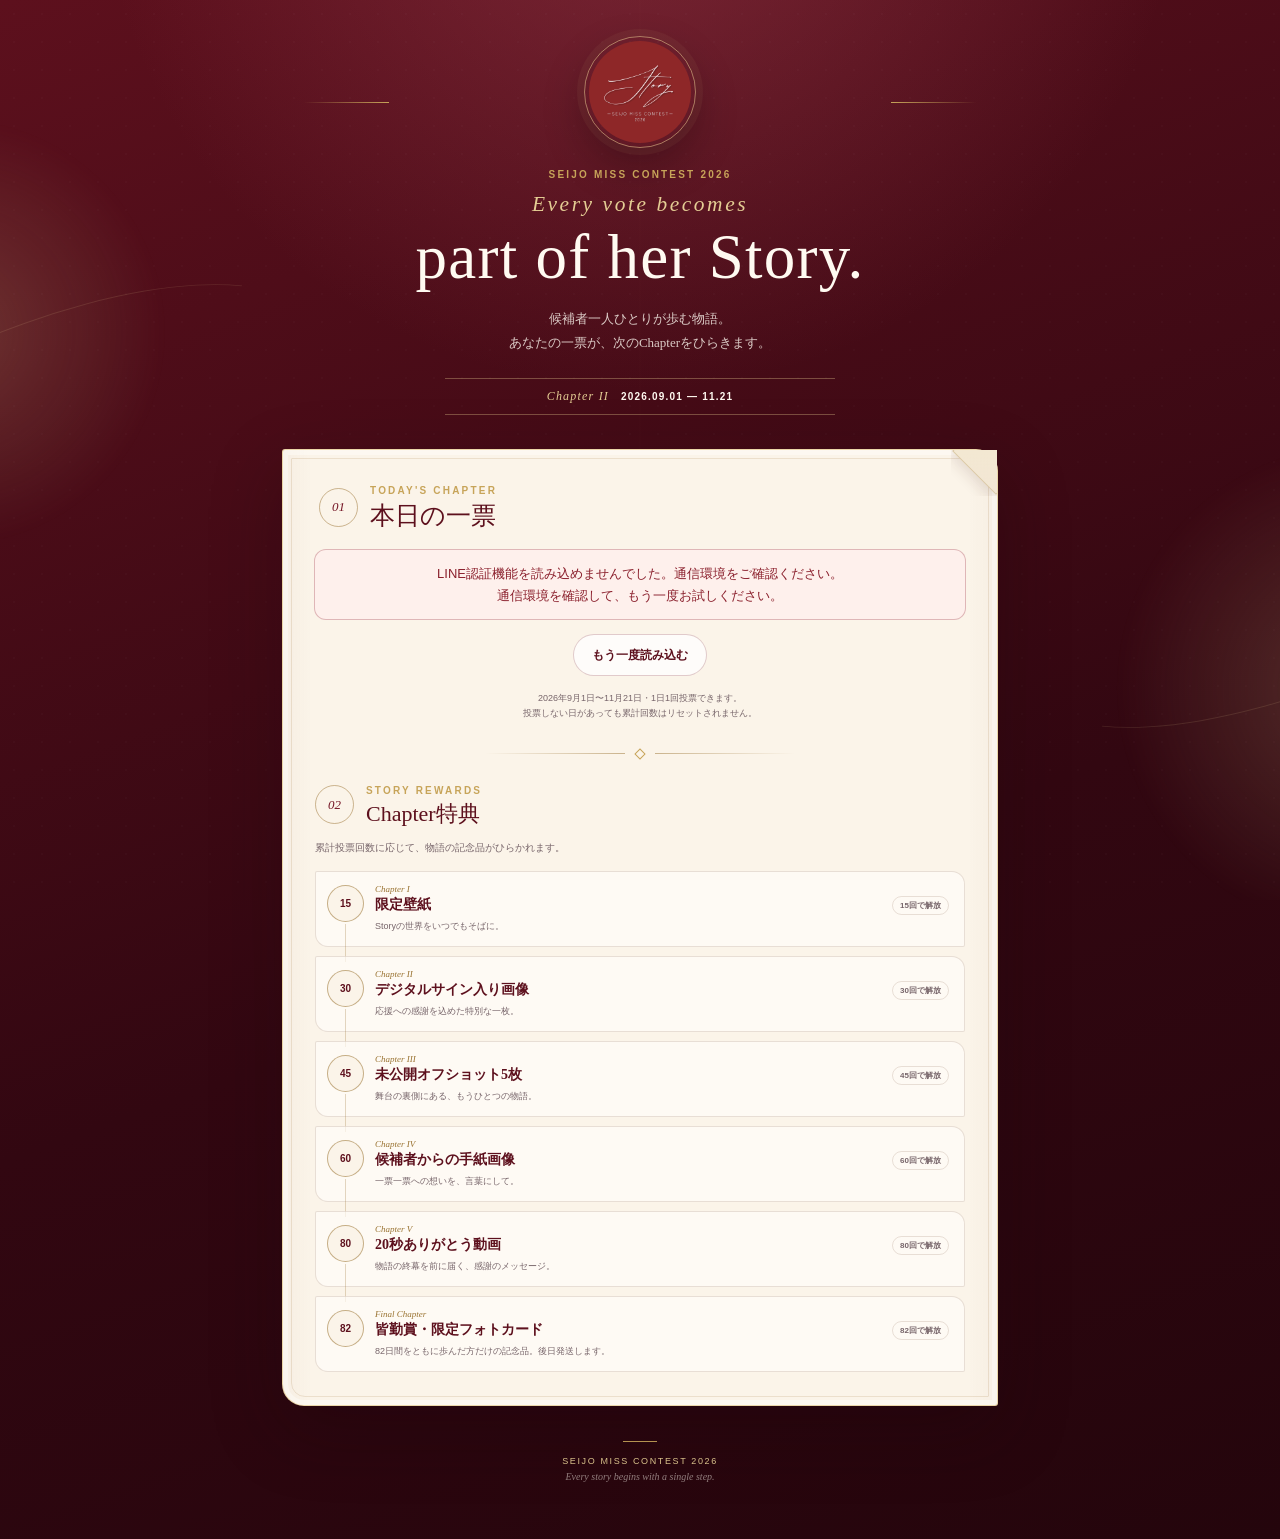
==== index.html @ fcd687ae "Temporary preview for signed reward QA" ====
<!doctype html>
<html lang="ja">
<head>
  <meta charset="utf-8">
  <meta name="viewport" content="width=device-width,initial-scale=1,viewport-fit=cover">
  <meta name="theme-color" content="#5d101d">
  <meta name="description" content="SEIJO MISS CONTEST 2026『Story』公式投票ページ。1日1回、あなたの一票で候補者の物語を応援できます。">

  <meta property="og:type" content="website">
  <meta property="og:title" content="SEIJO MISS CONTEST 2026 — Story">
  <meta property="og:description" content="あなたの一票が、彼女たちの物語を次のChapterへ。">
  <meta property="og:url" content="https://seijomisscon2026.github.io/seijo-miss-voto/">
  <meta property="og:image" content="https://seijomisscon2026.github.io/seijo-miss-voto/assets/logo.jpeg">
  <meta name="twitter:card" content="summary_large_image">

  <link rel="canonical" href="https://seijomisscon2026.github.io/seijo-miss-voto/">
  <link rel="icon" href="./assets/logo.jpeg" type="image/jpeg">
  <link rel="apple-touch-icon" href="./assets/logo.jpeg">
  <link rel="stylesheet" href="./styles.css?v=story-20260929-signed-image-v1">

  <title>SEIJO MISS CONTEST 2026 — Story</title>
  <script defer src="https://static.line-scdn.net/liff/edge/2/sdk.js"></script>
  <script defer src="./config.js?v=story-20260929-signed-image-v1"></script>
  <script defer src="./app.js?v=story-20260929-signed-image-preview"></script>
</head>
<body>
  <div class="atmosphere" aria-hidden="true">
    <span class="light-orb light-orb-one"></span>
    <span class="light-orb light-orb-two"></span>
    <span class="story-path story-path-one"></span>
    <span class="story-path story-path-two"></span>
  </div>

  <main class="page-shell">
    <header class="hero" aria-labelledby="siteTitle">
      <div class="hero-crest">
        <img src="./assets/logo.jpeg?v=story-20260901-v2" alt="Story SEIJO MISS CONTEST 2026">
      </div>
      <p class="chapter-kicker">SEIJO MISS CONTEST 2026</p>
      <h1 id="siteTitle"><span>Every vote becomes</span> part of her Story.</h1>
      <p class="hero-copy">候補者一人ひとりが歩む物語。<br>あなたの一票が、次のChapterをひらきます。</p>
      <div class="period-ribbon" aria-label="新投票期間">
        <span>Chapter II</span>
        <strong>2026.09.01 — 11.21</strong>
      </div>
    </header>

    <section id="votePanel" class="book-panel" aria-labelledby="voteTitle">
      <div class="page-corner" aria-hidden="true"></div>

      <div class="section-heading">
        <span class="section-number">01</span>
        <div>
          <p class="section-label">TODAY'S CHAPTER</p>
          <h2 id="voteTitle">本日の一票</h2>
        </div>
      </div>

      <div id="statusBox" class="status-box" role="status" aria-live="polite">
        <span id="statusSpinner" class="spinner" aria-hidden="true"></span>
        <span id="statusText">LINE認証を確認しています…</span>
      </div>
      <button id="retryButton" class="secondary-button hidden" type="button">もう一度読み込む</button>

      <section id="progressPanel" class="story-progress hidden" aria-labelledby="progressTitle">
        <div class="progress-heading">
          <div>
            <p class="section-label">YOUR STORY</p>
            <h3 id="progressTitle">あなたの投票の軌跡</h3>
          </div>
          <div class="progress-count"><strong id="cumulativeCount">0</strong><span>/ 82回</span></div>
        </div>
        <div class="progress-track" aria-hidden="true">
          <span id="progressBar"></span>
        </div>
        <div class="progress-meta">
          <p><span>連続投票</span><strong id="currentStreak">0日</strong></p>
          <p><span>次のChapter</span><strong id="nextChapterText">15回特典まであと15回</strong></p>
        </div>
      </section>

      <div id="candidateList" class="candidate-list hidden" aria-label="ファイナリスト一覧"></div>

      <div id="voteAction" class="vote-action hidden">
        <button id="submitButton" class="submit-button" type="button" disabled>
          応援する人を選んでください
        </button>
      </div>

      <p class="vote-note">
        2026年9月1日〜11月21日・1日1回投票できます。<br>
        投票しない日があっても累計回数はリセットされません。
      </p>

      <div class="ornament-divider" aria-hidden="true"><span></span></div>

      <section class="reward-section" aria-labelledby="rewardTitle">
        <div class="section-heading compact-heading">
          <span class="section-number">02</span>
          <div>
            <p class="section-label">STORY REWARDS</p>
            <h2 id="rewardTitle">Chapter特典</h2>
          </div>
        </div>
        <p class="reward-intro">累計投票回数に応じて、物語の記念品がひらかれます。</p>
        <div id="rewardTimeline" class="reward-timeline"></div>
      </section>
    </section>

    <section id="completionView" class="completion-view hidden" aria-label="投票完了">
      <article id="completionCard" class="book-panel completion-card">
        <div class="completion-chapter-label">TODAY'S STORY</div>
        <div class="completion-media">
          <div id="photoLoader" class="photo-loader">メッセージを読み込んでいます…</div>
          <img id="completionPhoto" class="completion-photo" alt="">
        </div>

        <div class="completion-summary">
          <p id="completionFinalist" class="completion-finalist"></p>
          <h2 id="completionName" class="completion-name"></h2>
          <div class="success-mark" aria-label="投票完了">
            <span aria-hidden="true">✓</span>
            <strong>投票が完了しました</strong>
          </div>
          <div id="completionProgress" class="completion-progress hidden">
            <p><span>あなたのStory</span><strong id="completionCumulative">0 / 82回</strong></p>
            <p><span>連続投票</span><strong id="completionStreak">0日</strong></p>
          </div>
          <p id="completionNext" class="completion-next"></p>
          <div id="voteTime" class="vote-time"></div>
        </div>
      </article>

      <article id="newRewardPanel" class="book-panel new-reward-panel hidden" aria-live="polite">
        <p class="section-label">NEW CHAPTER UNLOCKED</p>
        <h3>新しい特典を獲得しました</h3>
        <div id="newRewardList"></div>
      </article>

      <article class="book-panel completion-rewards">
        <div class="section-heading compact-heading">
          <span class="section-number">03</span>
          <div>
            <p class="section-label">YOUR ARCHIVE</p>
            <h2>獲得した特典</h2>
          </div>
        </div>
        <div id="completionRewardTimeline" class="reward-timeline"></div>
      </article>

      <article class="book-panel share-section">
        <p class="section-label">SHARE THE STORY</p>
        <h3>応援の気持ちをシェア</h3>
        <p class="share-hint">今日の一票を、あなたの言葉でも届けよう。</p>
        <div class="share-grid">
          <button id="shareX" class="share-button share-x" type="button">X</button>
          <button id="shareInstagram" class="share-button share-instagram" type="button">Instagram</button>
          <button id="shareLine" class="share-button share-line" type="button">LINE</button>
        </div>
        <div id="shareText" class="share-copy"></div>
        <button id="copyButton" class="secondary-button" type="button">シェア文をコピー</button>
      </article>
    </section>

    <footer class="site-footer">
      <span aria-hidden="true"></span>
      <p>SEIJO MISS CONTEST 2026</p>
      <small>Every story begins with a single step.</small>
    </footer>
  </main>

  <div id="toast" class="toast" role="status" aria-live="polite"></div>
</body>
</html>
---- styles.css ----
:root {
  --wine-950: #320711;
  --wine-900: #480b17;
  --wine-800: #5d101d;
  --wine-700: #761727;
  --wine-600: #92293b;
  --wine-400: #bd6672;
  --gold-700: #9a7332;
  --gold-500: #c7a459;
  --gold-300: #e4cd94;
  --gold-100: #f4ead0;
  --ivory: #fffaf1;
  --paper: #fbf4e9;
  --paper-deep: #f2e6d4;
  --ink: #342328;
  --muted: #77656a;
  --success: #356d52;
  --line: rgba(117, 75, 52, .18);
  --shadow: 0 24px 70px rgba(25, 3, 9, .28);
  --serif: "Yu Mincho", "YuMincho", "Hiragino Mincho ProN", "Noto Serif JP", serif;
  --sans: -apple-system, BlinkMacSystemFont, "Hiragino Kaku Gothic ProN", "Yu Gothic", sans-serif;
}

* {
  box-sizing: border-box;
}

html {
  color-scheme: dark;
  scroll-behavior: smooth;
}

body {
  margin: 0;
  min-height: 100svh;
  overflow-x: hidden;
  color: var(--ivory);
  background:
    radial-gradient(circle at 50% -10%, rgba(165, 66, 83, .48), transparent 34rem),
    linear-gradient(160deg, var(--wine-800) 0%, var(--wine-950) 58%, #24050c 100%);
  font-family: var(--serif);
  -webkit-font-smoothing: antialiased;
  -webkit-text-size-adjust: 100%;
}

body::before {
  content: "";
  position: fixed;
  inset: 0;
  z-index: -3;
  pointer-events: none;
  opacity: .28;
  background-image:
    linear-gradient(90deg, transparent 49.7%, rgba(255, 245, 220, .04) 50%, transparent 50.3%),
    radial-gradient(circle, rgba(255, 255, 255, .08) 0 1px, transparent 1.5px);
  background-size: 100% 100%, 28px 28px;
}

button,
input {
  font: inherit;
}

button,
a {
  -webkit-tap-highlight-color: transparent;
}

button:focus-visible,
a:focus-visible {
  outline: 3px solid var(--gold-300);
  outline-offset: 3px;
}

img {
  max-width: 100%;
  -webkit-user-drag: none;
}

.hidden {
  display: none !important;
}

.atmosphere {
  position: fixed;
  inset: 0;
  z-index: -2;
  overflow: hidden;
  pointer-events: none;
}

.light-orb {
  position: absolute;
  border-radius: 50%;
  filter: blur(2px);
  background: radial-gradient(circle, rgba(244, 220, 158, .18), transparent 68%);
}

.light-orb-one {
  width: 28rem;
  height: 28rem;
  top: 12%;
  left: -17rem;
}

.light-orb-two {
  width: 32rem;
  height: 32rem;
  right: -21rem;
  top: 48%;
}

.story-path {
  position: absolute;
  width: 42rem;
  height: 16rem;
  border: 1px solid rgba(229, 204, 145, .13);
  border-color: rgba(229, 204, 145, .13) transparent transparent;
  border-radius: 50%;
  transform: rotate(-24deg);
}

.story-path::after {
  content: "";
  position: absolute;
  width: 5px;
  height: 5px;
  top: -3px;
  left: 47%;
  border-radius: 50%;
  background: var(--gold-300);
  box-shadow: 0 0 18px rgba(229, 204, 145, .9);
}

.story-path-one {
  top: 21rem;
  left: -20rem;
}

.story-path-two {
  right: -24rem;
  bottom: 14rem;
  transform: rotate(156deg);
}

.page-shell {
  width: min(100%, 760px);
  margin: 0 auto;
  padding: max(24px, env(safe-area-inset-top)) 12px calc(52px + env(safe-area-inset-bottom));
}

.hero {
  position: relative;
  padding: 12px 12px 34px;
  text-align: center;
}

.hero::before,
.hero::after {
  content: "";
  position: absolute;
  top: 78px;
  width: clamp(42px, 13vw, 86px);
  height: 1px;
  background: linear-gradient(90deg, transparent, var(--gold-500));
}

.hero::before {
  left: 3%;
}

.hero::after {
  right: 3%;
  transform: scaleX(-1);
}

.hero-crest {
  width: 112px;
  height: 112px;
  margin: 0 auto 19px;
  padding: 4px;
  border: 1px solid rgba(229, 204, 145, .55);
  border-radius: 50%;
  box-shadow: 0 0 0 7px rgba(229, 204, 145, .05), 0 18px 42px rgba(16, 1, 5, .3);
}

.hero-crest img {
  width: 100%;
  height: 100%;
  display: block;
  object-fit: cover;
  border-radius: 50%;
}

.chapter-kicker,
.section-label {
  margin: 0;
  color: var(--gold-500);
  font-family: var(--sans);
  font-size: 10px;
  font-weight: 700;
  letter-spacing: .22em;
  line-height: 1.5;
}

.hero h1 {
  margin: 9px auto 0;
  max-width: 620px;
  color: var(--ivory);
  font-size: clamp(35px, 9.7vw, 63px);
  font-weight: 400;
  letter-spacing: .02em;
  line-height: .98;
  text-wrap: balance;
}

.hero h1 span {
  display: block;
  margin-bottom: 8px;
  color: var(--gold-300);
  font-size: .34em;
  font-style: italic;
  letter-spacing: .12em;
  line-height: 1.3;
}

.hero-copy {
  margin: 18px 0 0;
  color: rgba(255, 250, 241, .8);
  font-size: 13px;
  line-height: 1.9;
}

.period-ribbon {
  width: min(100%, 390px);
  margin: 22px auto 0;
  padding: 10px 18px;
  display: flex;
  align-items: center;
  justify-content: center;
  gap: 12px;
  border-top: 1px solid rgba(229, 204, 145, .35);
  border-bottom: 1px solid rgba(229, 204, 145, .35);
  font-family: var(--sans);
  font-size: 10px;
  letter-spacing: .12em;
}

.period-ribbon span {
  color: var(--gold-300);
  font-family: var(--serif);
  font-size: 12px;
  font-style: italic;
}

.period-ribbon strong {
  font-weight: 600;
}

.book-panel {
  position: relative;
  color: var(--ink);
  border: 1px solid rgba(229, 204, 145, .72);
  border-radius: 3px 22px 3px 22px;
  background:
    linear-gradient(90deg, rgba(128, 81, 51, .035) 0, transparent 4%, transparent 96%, rgba(128, 81, 51, .035) 100%),
    var(--paper);
  box-shadow: var(--shadow), inset 0 0 0 5px rgba(255, 255, 255, .35);
}

.book-panel::before {
  content: "";
  position: absolute;
  inset: 8px;
  z-index: 0;
  pointer-events: none;
  border: 1px solid rgba(154, 115, 50, .16);
  border-radius: 1px 14px 1px 14px;
}

.book-panel > * {
  position: relative;
  z-index: 1;
}

#votePanel {
  padding: 25px 15px 21px;
}

.page-corner {
  position: absolute;
  z-index: 2;
  top: 0;
  right: 0;
  width: 46px;
  height: 46px;
  overflow: hidden;
  pointer-events: none;
}

.page-corner::before {
  content: "";
  position: absolute;
  top: -30px;
  right: -30px;
  width: 60px;
  height: 60px;
  transform: rotate(45deg);
  border: 1px solid rgba(154, 115, 50, .28);
  background: linear-gradient(135deg, var(--gold-100), var(--paper-deep));
  box-shadow: 0 5px 14px rgba(66, 34, 21, .12);
}

.section-heading {
  padding: 0 8px;
  display: flex;
  align-items: center;
  gap: 12px;
}

.section-number {
  width: 39px;
  height: 39px;
  display: grid;
  place-items: center;
  flex: 0 0 auto;
  color: var(--wine-700);
  border: 1px solid rgba(154, 115, 50, .5);
  border-radius: 50%;
  font-size: 13px;
  font-style: italic;
}

.section-heading h2,
.progress-heading h3 {
  margin: 2px 0 0;
  color: var(--wine-800);
  font-size: 25px;
  font-weight: 500;
  line-height: 1.25;
}

.compact-heading {
  padding: 0;
}

.compact-heading h2 {
  font-size: 22px;
}

.status-box {
  min-height: 61px;
  margin: 18px 3px 14px;
  padding: 13px 15px;
  display: flex;
  align-items: center;
  justify-content: center;
  gap: 10px;
  color: var(--wine-800);
  white-space: pre-line;
  text-align: center;
  border: 1px solid rgba(117, 75, 52, .16);
  border-radius: 12px;
  background: rgba(255, 252, 246, .76);
  font-family: var(--sans);
  font-size: 13px;
  line-height: 1.65;
}

.status-box.error {
  color: #8b202d;
  border-color: rgba(139, 32, 45, .28);
  background: rgba(255, 239, 238, .78);
}

.spinner {
  width: 18px;
  height: 18px;
  flex: 0 0 auto;
  border: 2px solid rgba(118, 23, 39, .16);
  border-top-color: var(--wine-700);
  border-radius: 50%;
  animation: spin .8s linear infinite;
}

@keyframes spin {
  to { transform: rotate(360deg); }
}

.secondary-button {
  min-height: 42px;
  padding: 9px 18px;
  color: var(--wine-800);
  border: 1px solid rgba(118, 23, 39, .22);
  border-radius: 999px;
  background: rgba(255, 255, 255, .75);
  font-family: var(--sans);
  font-size: 12px;
  font-weight: 700;
  cursor: pointer;
}

#retryButton {
  margin: 0 auto 15px;
  display: block;
}

.story-progress {
  margin: 15px 3px 20px;
  padding: 16px;
  border: 1px solid rgba(154, 115, 50, .3);
  border-radius: 2px 16px 2px 16px;
  background:
    radial-gradient(circle at 100% 0, rgba(199, 164, 89, .12), transparent 44%),
    rgba(255, 253, 248, .78);
}

.progress-heading {
  display: flex;
  align-items: flex-end;
  justify-content: space-between;
  gap: 12px;
}

.progress-heading h3 {
  font-size: 18px;
}

.progress-count {
  display: flex;
  align-items: baseline;
  gap: 4px;
  color: var(--wine-800);
  white-space: nowrap;
}

.progress-count strong {
  font-size: 32px;
  font-weight: 500;
  line-height: 1;
}

.progress-count span {
  color: var(--muted);
  font-family: var(--sans);
  font-size: 11px;
}

.progress-track {
  height: 7px;
  margin-top: 15px;
  overflow: hidden;
  border-radius: 999px;
  background: rgba(118, 23, 39, .1);
  box-shadow: inset 0 1px 2px rgba(52, 35, 40, .1);
}

.progress-track span {
  width: 0;
  height: 100%;
  display: block;
  border-radius: inherit;
  background: linear-gradient(90deg, var(--wine-700), var(--gold-500));
  transition: width .7s cubic-bezier(.2, .75, .25, 1);
}

.progress-meta {
  margin-top: 13px;
  display: grid;
  grid-template-columns: .78fr 1.4fr;
  gap: 8px;
}

.progress-meta p {
  margin: 0;
  padding: 9px 10px;
  display: flex;
  flex-direction: column;
  gap: 3px;
  border-left: 2px solid rgba(199, 164, 89, .52);
  background: rgba(244, 234, 208, .25);
}

.progress-meta span {
  color: var(--muted);
  font-family: var(--sans);
  font-size: 9px;
  letter-spacing: .09em;
}

.progress-meta strong {
  color: var(--wine-800);
  font-size: 12px;
  font-weight: 600;
  line-height: 1.45;
}

.candidate-list {
  display: grid;
  gap: 12px;
  margin-top: 16px;
}

.candidate-card {
  width: 100%;
  min-height: 132px;
  padding: 9px 11px 9px 9px;
  display: grid;
  grid-template-columns: 91px minmax(0, 1fr) 27px;
  align-items: center;
  gap: 10px;
  overflow: hidden;
  color: var(--ink);
  text-align: left;
  border: 1px solid rgba(117, 75, 52, .2);
  border-radius: 2px 17px 2px 17px;
  background:
    linear-gradient(105deg, rgba(255, 255, 255, .86), rgba(249, 239, 224, .66)),
    var(--paper);
  box-shadow: 0 8px 24px rgba(62, 29, 28, .065);
  cursor: pointer;
  transition: transform .18s ease, border-color .18s ease, box-shadow .18s ease, background .18s ease;
}

.candidate-card:active:not(:disabled) {
  transform: scale(.992);
}

.candidate-card:disabled {
  cursor: default;
  opacity: .58;
}

.candidate-card.selected {
  border-color: rgba(118, 23, 39, .74);
  background:
    radial-gradient(circle at 96% 0, rgba(199, 164, 89, .2), transparent 36%),
    linear-gradient(105deg, #fffefa, #f8ead9);
  box-shadow: 0 13px 30px rgba(82, 19, 31, .15), inset 0 0 0 2px rgba(118, 23, 39, .05);
  transform: translateY(-1px);
}

.profile-frame {
  position: relative;
  width: 91px;
  height: 112px;
  overflow: hidden;
  border-radius: 1px 13px 1px 13px;
  background: #eee4dc;
}

.profile-frame::after {
  content: "";
  position: absolute;
  inset: 4px;
  pointer-events: none;
  border: 1px solid rgba(255, 255, 255, .55);
  border-radius: 1px 9px 1px 9px;
}

.profile-frame img {
  width: 100%;
  height: 100%;
  display: block;
  object-fit: cover;
  object-position: center top;
}

.candidate-info {
  min-width: 0;
  display: grid;
  align-content: center;
  gap: 8px;
}

.candidate-chapter {
  color: var(--gold-700);
  font-family: var(--sans);
  font-size: 8px;
  font-weight: 700;
  letter-spacing: .17em;
}

.candidate-name {
  margin: 0;
  color: var(--wine-800);
  font-size: 24px;
  font-weight: 600;
  line-height: 1.2;
  letter-spacing: .08em;
}

.candidate-hint {
  color: var(--muted);
  font-family: var(--sans);
  font-size: 9px;
  line-height: 1.4;
}

.selection-mark {
  width: 25px;
  height: 25px;
  position: relative;
  border: 1.5px solid rgba(118, 23, 39, .34);
  border-radius: 50%;
  background: rgba(255, 255, 255, .8);
}

.selected .selection-mark {
  border-color: var(--wine-700);
  box-shadow: 0 0 0 4px rgba(118, 23, 39, .08);
}

.selected .selection-mark::after {
  content: "";
  position: absolute;
  inset: 5px;
  border-radius: 50%;
  background: var(--wine-700);
}

.vote-action {
  position: sticky;
  bottom: max(8px, env(safe-area-inset-bottom));
  z-index: 6;
  margin: 17px 0 0;
  padding: 7px;
  border: 1px solid rgba(199, 164, 89, .3);
  border-radius: 999px;
  background: rgba(251, 244, 233, .88);
  box-shadow: 0 9px 30px rgba(49, 7, 17, .16);
  backdrop-filter: blur(13px);
  -webkit-backdrop-filter: blur(13px);
}

.submit-button {
  width: 100%;
  min-height: 55px;
  padding: 10px 18px;
  color: var(--ivory);
  border: 0;
  border-radius: 999px;
  background:
    linear-gradient(90deg, rgba(255, 255, 255, .08), transparent 25%, transparent 75%, rgba(255, 255, 255, .08)),
    linear-gradient(135deg, var(--wine-600), var(--wine-900));
  box-shadow: 0 10px 24px rgba(72, 11, 23, .25), inset 0 0 0 1px rgba(229, 204, 145, .24);
  font-family: var(--sans);
  font-size: 15px;
  font-weight: 700;
  letter-spacing: .03em;
  cursor: pointer;
}

.submit-button:active:not(:disabled) {
  transform: scale(.987);
}

.submit-button:disabled {
  opacity: .45;
  box-shadow: none;
  cursor: default;
}

.vote-note {
  margin: 14px 5px 0;
  color: var(--muted);
  text-align: center;
  font-family: var(--sans);
  font-size: 9px;
  line-height: 1.7;
}

.ornament-divider {
  margin: 28px 0 25px;
  display: flex;
  align-items: center;
  justify-content: center;
}

.ornament-divider::before,
.ornament-divider::after {
  content: "";
  width: min(31%, 140px);
  height: 1px;
  background: linear-gradient(90deg, transparent, rgba(154, 115, 50, .5));
}

.ornament-divider::after {
  transform: scaleX(-1);
}

.ornament-divider span {
  width: 8px;
  height: 8px;
  margin: 0 11px;
  transform: rotate(45deg);
  border: 1px solid var(--gold-500);
  background: var(--paper);
}

.reward-section {
  padding: 0 4px 5px;
}

.reward-intro {
  margin: 12px 0 15px;
  color: var(--muted);
  font-family: var(--sans);
  font-size: 10px;
  line-height: 1.7;
}

.reward-timeline {
  display: grid;
  gap: 9px;
}

.reward-item {
  position: relative;
  min-height: 76px;
  padding: 12px 10px 11px 59px;
  border: 1px solid rgba(117, 75, 52, .16);
  border-radius: 2px 13px 2px 13px;
  background: rgba(255, 253, 248, .7);
}

.reward-item::before {
  content: "";
  position: absolute;
  left: 29px;
  top: 52px;
  bottom: -16px;
  width: 1px;
  background: rgba(154, 115, 50, .28);
}

.reward-item:last-child::before {
  display: none;
}

.reward-medallion {
  width: 37px;
  height: 37px;
  position: absolute;
  left: 11px;
  top: 13px;
  display: grid;
  place-items: center;
  color: var(--wine-800);
  border: 1px solid rgba(154, 115, 50, .54);
  border-radius: 50%;
  background: var(--paper);
  font-family: var(--sans);
  font-size: 10px;
  font-weight: 700;
}

.reward-copy {
  min-width: 0;
}

.reward-chapter {
  color: var(--gold-700);
  font-size: 9px;
  font-style: italic;
}

.reward-title-row {
  margin-top: 2px;
  display: flex;
  align-items: center;
  justify-content: space-between;
  gap: 8px;
}

.reward-title-row h4 {
  margin: 0;
  color: var(--wine-800);
  font-size: 14px;
  font-weight: 600;
  line-height: 1.35;
}

.reward-badge {
  flex: 0 0 auto;
  padding: 3px 7px;
  color: var(--muted);
  border: 1px solid rgba(117, 75, 52, .16);
  border-radius: 999px;
  font-family: var(--sans);
  font-size: 8px;
  font-weight: 700;
}

.reward-item p {
  margin: 5px 0 0;
  color: var(--muted);
  font-family: var(--sans);
  font-size: 9px;
  line-height: 1.55;
}

.reward-item.earned {
  border-color: rgba(154, 115, 50, .48);
  background:
    radial-gradient(circle at 100% 0, rgba(199, 164, 89, .17), transparent 45%),
    #fffdf8;
}

.reward-item.earned .reward-medallion {
  color: var(--ivory);
  border-color: var(--gold-500);
  background: linear-gradient(135deg, var(--wine-600), var(--wine-900));
  box-shadow: 0 5px 13px rgba(72, 11, 23, .18);
}

.reward-item.earned .reward-badge {
  color: var(--success);
  border-color: rgba(53, 109, 82, .3);
  background: rgba(53, 109, 82, .07);
}

.reward-asset-link {
  margin-top: 8px;
  padding: 7px 11px;
  display: inline-flex;
  align-items: center;
  color: var(--ivory);
  text-decoration: none;
  border-radius: 999px;
  background: var(--wine-800);
  font-family: var(--sans);
  font-size: 9px;
  font-weight: 700;
}

.completion-view {
  animation: pageReveal .55s cubic-bezier(.2, .75, .22, 1) both;
  transform-origin: left center;
}

@keyframes pageReveal {
  from { opacity: 0; transform: perspective(900px) rotateY(4deg) translateY(10px); }
  to { opacity: 1; transform: perspective(900px) rotateY(0) translateY(0); }
}

body.completion-mode .hero {
  padding-bottom: 20px;
}

body.completion-mode .hero-copy,
body.completion-mode .period-ribbon {
  display: none;
}

body.completion-mode .hero-crest {
  width: 76px;
  height: 76px;
  margin-bottom: 13px;
}

body.completion-mode .hero h1 {
  font-size: 30px;
}

.completion-card {
  overflow: hidden;
}

.completion-chapter-label {
  padding: 15px 16px 11px;
  color: var(--gold-700);
  text-align: center;
  border-bottom: 1px solid var(--line);
  font-family: var(--sans);
  font-size: 9px;
  font-weight: 700;
  letter-spacing: .2em;
}

.completion-media {
  min-height: 240px;
  padding: 8px 8px 0;
  display: flex;
  align-items: flex-end;
  justify-content: center;
  overflow: hidden;
  background:
    radial-gradient(circle at 50% 25%, #fff 0%, #fff 45%, var(--paper-deep) 100%);
}

.completion-photo {
  width: 100%;
  height: auto;
  max-height: min(59svh, 600px);
  display: block;
  object-fit: contain;
  object-position: center bottom;
  border-radius: 2px 14px 0 0;
  opacity: 0;
  transition: opacity .3s ease;
}

.completion-photo.loaded {
  opacity: 1;
}

.photo-loader {
  position: absolute;
  top: 27%;
  left: 50%;
  transform: translate(-50%, -50%);
  color: var(--wine-700);
  font-family: var(--sans);
  font-size: 10px;
  letter-spacing: .07em;
}

.completion-summary {
  padding: 18px 16px 20px;
  text-align: center;
  border-top: 1px solid rgba(117, 75, 52, .12);
  background: linear-gradient(180deg, rgba(255, 255, 255, .74), rgba(251, 244, 233, .9));
}

.completion-finalist {
  margin: 0;
  color: var(--gold-700);
  font-family: var(--sans);
  font-size: 9px;
  font-weight: 700;
  letter-spacing: .17em;
}

.completion-name {
  margin: 5px 0 12px;
  color: var(--wine-800);
  font-size: clamp(28px, 8vw, 40px);
  font-weight: 500;
  line-height: 1.1;
}

.success-mark {
  display: inline-flex;
  align-items: center;
  gap: 8px;
  color: var(--success);
  font-family: var(--sans);
  font-size: 13px;
}

.success-mark span {
  width: 23px;
  height: 23px;
  display: grid;
  place-items: center;
  color: #fff;
  border-radius: 50%;
  background: var(--success);
  font-size: 12px;
}

.completion-progress {
  margin: 15px auto 0;
  width: min(100%, 390px);
  display: grid;
  grid-template-columns: 1fr 1fr;
  border-top: 1px solid rgba(154, 115, 50, .3);
  border-bottom: 1px solid rgba(154, 115, 50, .3);
}

.completion-progress p {
  margin: 0;
  padding: 11px 8px;
  display: flex;
  flex-direction: column;
  gap: 3px;
}

.completion-progress p + p {
  border-left: 1px solid rgba(154, 115, 50, .22);
}

.completion-progress span {
  color: var(--muted);
  font-family: var(--sans);
  font-size: 8px;
  letter-spacing: .08em;
}

.completion-progress strong {
  color: var(--wine-800);
  font-size: 18px;
  font-weight: 500;
}

.completion-next {
  margin: 12px 0 0;
  color: var(--wine-700);
  font-size: 13px;
  line-height: 1.55;
}

.vote-time {
  margin-top: 10px;
  color: var(--muted);
  font-family: var(--sans);
  font-size: 8px;
}

.new-reward-panel,
.completion-rewards,
.share-section {
  margin-top: 15px;
  padding: 23px 19px;
}

.new-reward-panel {
  overflow: hidden;
  text-align: center;
  background:
    radial-gradient(circle at 50% -15%, rgba(199, 164, 89, .24), transparent 48%),
    var(--paper);
}

.new-reward-panel h3,
.share-section h3 {
  margin: 5px 0 12px;
  color: var(--wine-800);
  font-size: 22px;
  font-weight: 500;
}

.new-reward-chip {
  margin: 6px 4px 0;
  padding: 9px 13px;
  display: inline-flex;
  color: var(--wine-800);
  border: 1px solid rgba(154, 115, 50, .42);
  border-radius: 999px;
  background: rgba(255, 255, 255, .65);
  font-family: var(--sans);
  font-size: 10px;
  font-weight: 700;
}

.image-reward-unlock {
  margin-top: 14px;
  padding: 18px 13px 16px;
  border: 1px solid rgba(154, 115, 50, .44);
  border-radius: 3px 22px 3px 22px;
  background:
    radial-gradient(circle at 50% 0, rgba(232, 203, 128, .24), transparent 36%),
    linear-gradient(180deg, rgba(255, 255, 255, .82), rgba(253, 247, 235, .93));
  box-shadow: inset 0 0 0 4px rgba(255, 255, 255, .55), 0 14px 34px rgba(72, 11, 23, .12);
}

.image-reward-unlock-chapter {
  margin: 0 0 5px;
  color: var(--gold-700);
  font-family: var(--sans);
  font-size: 9px;
  font-weight: 700;
  letter-spacing: .2em;
}

.image-reward-unlock h4 {
  margin: 0;
  color: var(--wine-900);
  font-size: clamp(21px, 6vw, 27px);
  font-weight: 500;
}

.image-reward-unlock-message {
  margin: 9px auto 14px;
  max-width: 31em;
  color: var(--muted);
  font-family: var(--sans);
  font-size: 10px;
  line-height: 1.75;
}

.image-reward-unlock-frame {
  position: relative;
  width: min(100%, 330px);
  margin: 0 auto;
  padding: 7px;
  overflow: hidden;
  border: 1px solid rgba(154, 115, 50, .42);
  border-radius: 2px 16px 2px 16px;
  background: #fffaf1;
  box-shadow: 0 12px 28px rgba(72, 11, 23, .17);
}

.image-reward-unlock-frame::before,
.image-reward-unlock-frame::after {
  content: '';
  position: absolute;
  z-index: 1;
  width: 38px;
  height: 38px;
  pointer-events: none;
}

.image-reward-unlock-frame::before {
  top: 2px;
  left: 2px;
  border-top: 1px solid var(--gold-500);
  border-left: 1px solid var(--gold-500);
}

.image-reward-unlock-frame::after {
  right: 2px;
  bottom: 2px;
  border-right: 1px solid var(--gold-500);
  border-bottom: 1px solid var(--gold-500);
}

.image-reward-unlock-image {
  width: 100%;
  height: auto;
  display: block;
  border-radius: 1px 11px 1px 11px;
}

.image-reward-unlock-button {
  width: min(100%, 330px);
  min-height: 50px;
  margin: 15px auto 0;
  padding: 12px 18px;
  display: flex;
  align-items: center;
  justify-content: center;
  color: var(--ivory);
  text-decoration: none;
  border: 1px solid rgba(229, 204, 145, .48);
  border-radius: 2px 14px 2px 14px;
  background: linear-gradient(135deg, var(--wine-700), var(--wine-900));
  box-shadow: 0 8px 20px rgba(72, 11, 23, .2);
  font-family: var(--sans);
  font-size: 12px;
  font-weight: 700;
}

.image-reward-unlock-note {
  margin: 9px 0 0;
  color: var(--muted);
  font-family: var(--sans);
  font-size: 9px;
  line-height: 1.6;
}

.reward-candidate-label {
  color: var(--wine-700) !important;
  font-weight: 700;
}

.share-section {
  text-align: center;
}

.share-hint {
  margin: -4px 0 16px;
  color: var(--muted);
  font-family: var(--sans);
  font-size: 10px;
  line-height: 1.6;
}

.share-grid {
  display: grid;
  grid-template-columns: repeat(3, 1fr);
  gap: 7px;
}

.share-button {
  min-height: 48px;
  color: #fff;
  border: 0;
  border-radius: 2px 12px 2px 12px;
  font-family: var(--sans);
  font-size: 11px;
  font-weight: 700;
  cursor: pointer;
}

.share-x { background: #181517; }
.share-instagram { background: linear-gradient(135deg, #d78641, #bd3f72 54%, #5943a2); }
.share-line { background: #14a94c; }

.share-copy {
  margin: 13px 0 10px;
  padding: 12px;
  color: var(--ink);
  white-space: pre-line;
  text-align: left;
  border: 1px solid rgba(154, 115, 50, .3);
  border-radius: 2px 12px 2px 12px;
  background: rgba(255, 255, 255, .62);
  font-family: var(--sans);
  font-size: 10px;
  line-height: 1.7;
}

.site-footer {
  padding: 35px 10px 5px;
  text-align: center;
}

.site-footer span {
  width: 34px;
  height: 1px;
  margin: 0 auto 14px;
  display: block;
  background: var(--gold-500);
}

.site-footer p {
  margin: 0;
  color: var(--gold-300);
  font-family: var(--sans);
  font-size: 9px;
  letter-spacing: .18em;
}

.site-footer small {
  margin-top: 5px;
  display: block;
  color: rgba(255, 250, 241, .5);
  font-size: 10px;
  font-style: italic;
}

.toast {
  position: fixed;
  left: 50%;
  bottom: calc(20px + env(safe-area-inset-bottom));
  z-index: 50;
  transform: translate(-50%, 16px);
  width: min(calc(100% - 28px), 430px);
  padding: 12px 15px;
  color: #fff;
  text-align: center;
  border: 1px solid rgba(229, 204, 145, .24);
  border-radius: 12px;
  background: rgba(52, 7, 17, .95);
  box-shadow: 0 12px 34px rgba(0, 0, 0, .28);
  font-family: var(--sans);
  font-size: 11px;
  line-height: 1.5;
  opacity: 0;
  pointer-events: none;
  transition: .22s ease;
}

.toast.visible {
  opacity: 1;
  transform: translate(-50%, 0);
}

@media (min-width: 560px) {
  .page-shell {
    padding-left: 22px;
    padding-right: 22px;
  }

  #votePanel {
    padding: 33px 28px 28px;
  }

  .candidate-card {
    min-height: 150px;
    grid-template-columns: 110px minmax(0, 1fr) 30px;
    gap: 17px;
    padding: 11px;
  }

  .profile-frame {
    width: 110px;
    height: 132px;
  }

  .candidate-name {
    font-size: 28px;
  }

  .reward-item {
    padding-right: 15px;
  }
}

@media (max-width: 360px) {
  .page-shell {
    padding-left: 7px;
    padding-right: 7px;
  }

  #votePanel {
    padding-left: 11px;
    padding-right: 11px;
  }

  .candidate-card {
    grid-template-columns: 80px minmax(0, 1fr) 23px;
    gap: 8px;
    padding-left: 7px;
  }

  .profile-frame {
    width: 80px;
    height: 103px;
  }

  .progress-meta {
    grid-template-columns: 1fr;
  }
}

@media (prefers-reduced-motion: reduce) {
  *,
  *::before,
  *::after {
    scroll-behavior: auto !important;
    animation-duration: .01ms !important;
    animation-iteration-count: 1 !important;
    transition-duration: .01ms !important;
  }
}
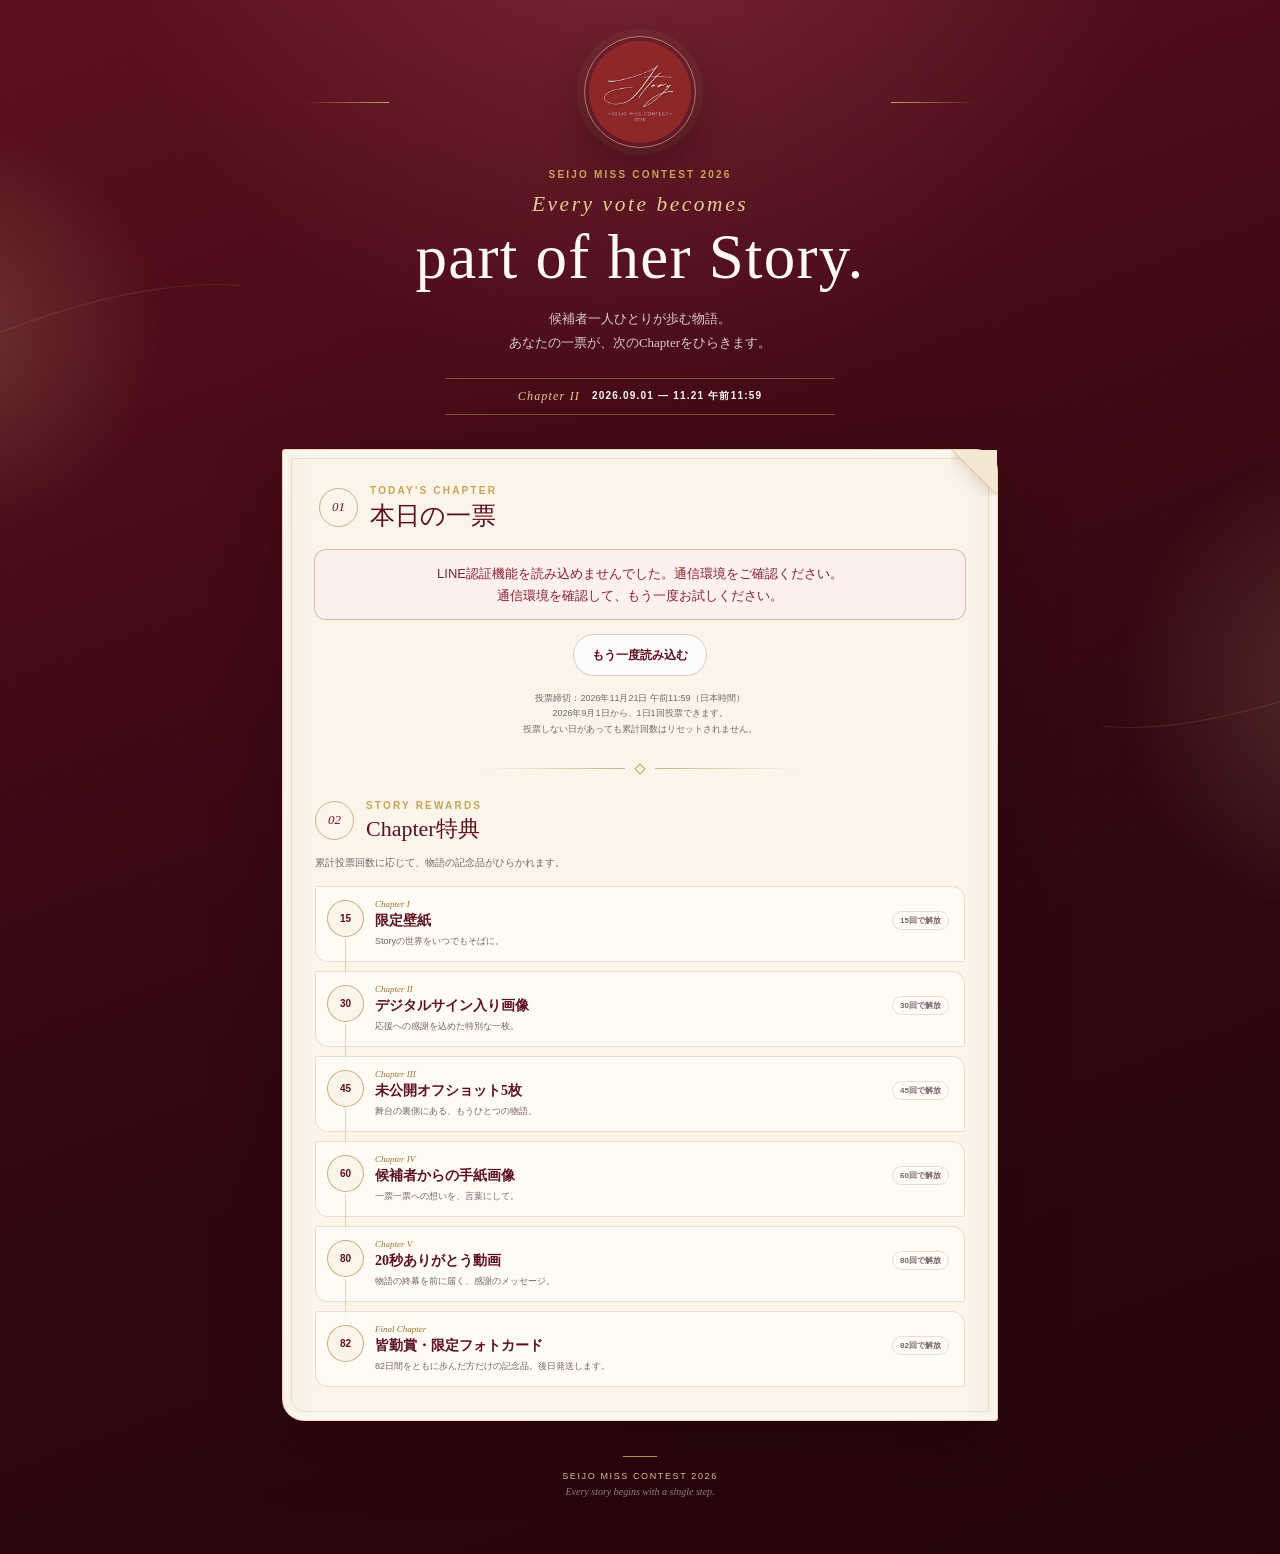
==== commit 0dc5d5bc: "Set voting deadline to November 21 at 11:59 JST Show the final voting deadline as 2026-11-21 11:59 J" ====
--- a/index.html
+++ b/index.html
@@ -16,12 +16,12 @@
   <link rel="canonical" href="https://seijomisscon2026.github.io/seijo-miss-voto/">
   <link rel="icon" href="./assets/logo.jpeg" type="image/jpeg">
   <link rel="apple-touch-icon" href="./assets/logo.jpeg">
-  <link rel="stylesheet" href="./styles.css?v=story-20260929-signed-image-v1">
+  <link rel="stylesheet" href="./styles.css?v=story-20261119-video80-v1-layout2">
 
   <title>SEIJO MISS CONTEST 2026 — Story</title>
   <script defer src="https://static.line-scdn.net/liff/edge/2/sdk.js"></script>
-  <script defer src="./config.js?v=story-20260929-signed-image-v1"></script>
-  <script defer src="./app.js?v=story-20260929-signed-image-preview"></script>
+  <script defer src="./config.js?v=story-20261120-deadline1159-v1"></script>
+  <script defer src="./app.js?v=story-20261119-video80-v1"></script>
 </head>
 <body>
   <div class="atmosphere" aria-hidden="true">
@@ -41,7 +41,7 @@
       <p class="hero-copy">候補者一人ひとりが歩む物語。<br>あなたの一票が、次のChapterをひらきます。</p>
       <div class="period-ribbon" aria-label="新投票期間">
         <span>Chapter II</span>
-        <strong>2026.09.01 — 11.21</strong>
+        <strong>2026.09.01 — 11.21 午前11:59</strong>
       </div>
     </header>
 
@@ -88,7 +88,8 @@
       </div>
 
       <p class="vote-note">
-        2026年9月1日〜11月21日・1日1回投票できます。<br>
+        投票締切：2026年11月21日 午前11:59（日本時間）<br>
+        2026年9月1日から、1日1回投票できます。<br>
         投票しない日があっても累計回数はリセットされません。
       </p>
 
--- a/styles.css
+++ b/styles.css
@@ -1155,6 +1155,44 @@
   font-weight: 700;
 }
 
+.video-reward-player {
+  width: min(100%, 330px);
+  margin: 14px auto 0;
+}
+
+.video-reward-player video {
+  display: block;
+  width: 100%;
+  height: auto;
+  max-height: min(62svh, 560px);
+  border: 1px solid rgba(154, 115, 50, .42);
+  border-radius: 3px 16px 3px 16px;
+  background: #19050a;
+  object-fit: contain;
+}
+
+.video-reward-error {
+  margin: 8px 0;
+  color: var(--wine-800);
+  font-family: var(--sans);
+  font-size: 14px;
+  line-height: 1.6;
+}
+
+.video-reward-unlock .image-reward-unlock-message,
+.video-reward-unlock .image-reward-unlock-note {
+  font-size: 14px;
+}
+
+.video-reward-unlock .image-reward-unlock-button {
+  font-size: 16px;
+}
+
+.video-reward-unlock h4 {
+  font-size: clamp(19px, 5vw, 25px);
+  text-wrap: balance;
+}
+
 .share-section {
   text-align: center;
 }
@@ -1316,6 +1354,44 @@
   }
 }
 
+.offshots-gallery {
+  display: grid;
+  grid-template-columns: repeat(2, minmax(0, 1fr));
+  gap: 12px;
+  margin: 18px 0;
+}
+
+.offshots-photo {
+  display: flex;
+  flex-direction: column;
+  overflow: hidden;
+  border: 1px solid #d5c3a2;
+  border-radius: 8px;
+  background: #fffaf1;
+  color: #74142f;
+  text-align: center;
+  text-decoration: none;
+}
+
+.offshots-photo img {
+  display: block;
+  width: 100%;
+  height: 150px;
+  object-fit: contain;
+  background: #f3eadc;
+}
+
+.offshots-photo span {
+  padding: 12px 5px;
+  font-size: 12px;
+  line-height: 1.6;
+}
+
+.offshots-photo:focus-visible {
+  outline: 3px solid #74142f;
+  outline-offset: 3px;
+}
+
 @media (prefers-reduced-motion: reduce) {
   *,
   *::before,
